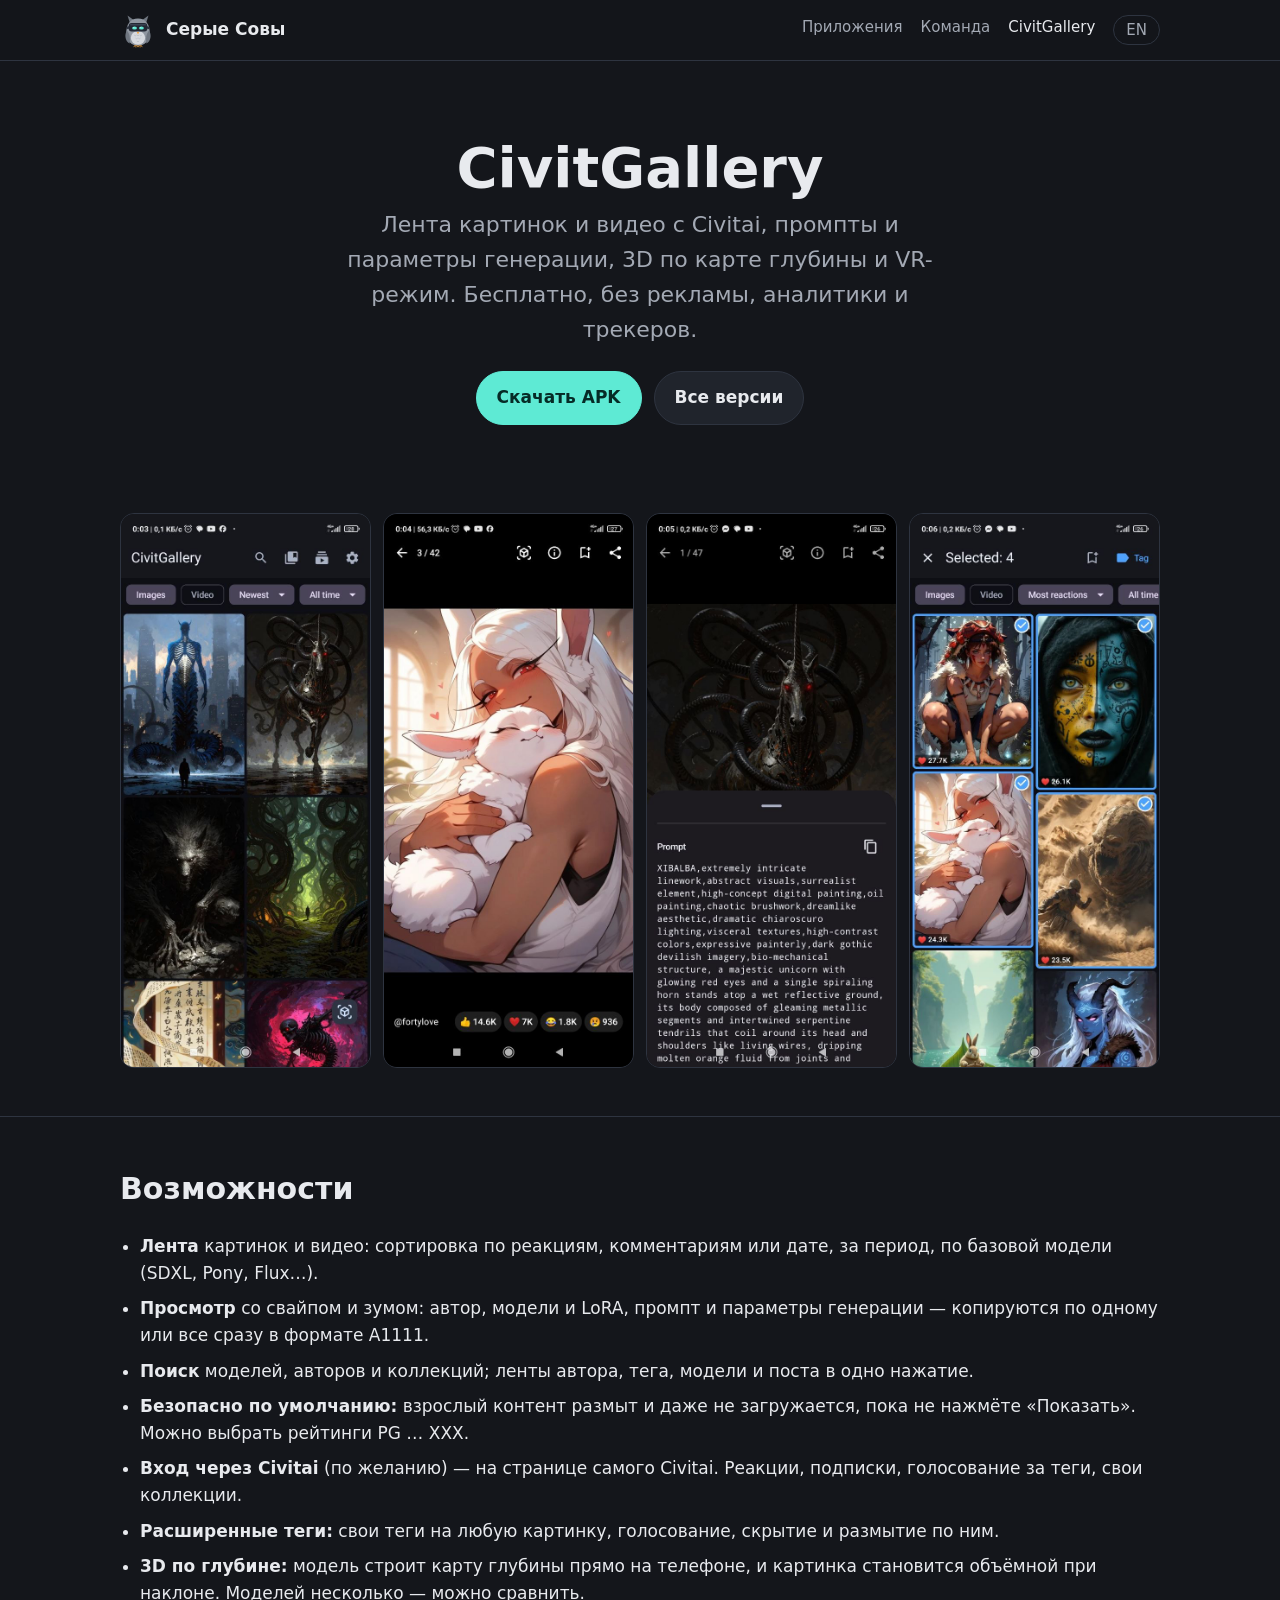
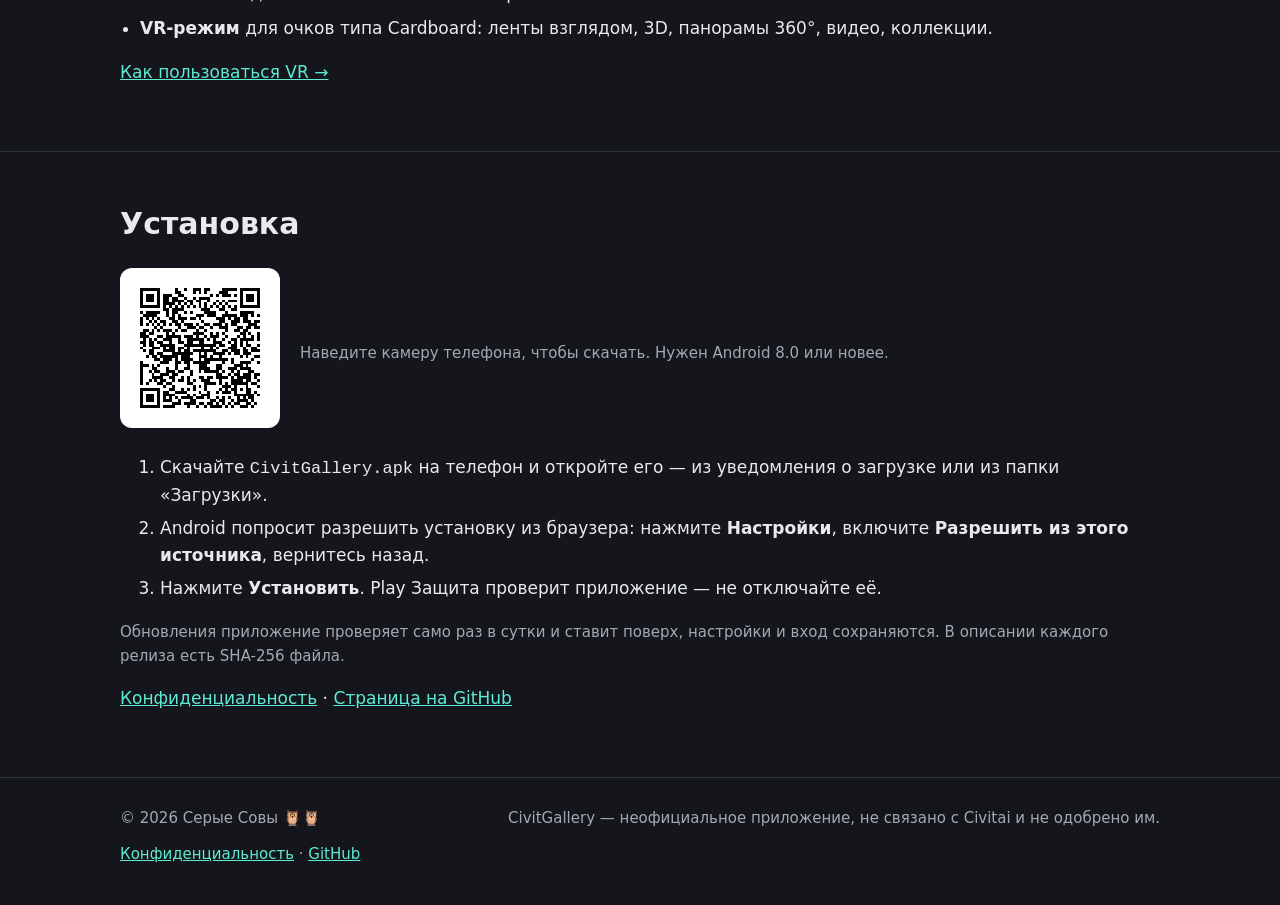
==== civitgallery/index.html @ 48e99212 "Grey Owls team site: home, CivitGallery, privacy (RU/EN) Co-Authored-By: Claude Opus 5.5 <noreply@an" ====
<!doctype html>
<html lang="ru">
<head>
<meta charset="utf-8">
<meta name="viewport" content="width=device-width, initial-scale=1">
<title>CivitGallery — галерея Civitai для Android</title>
<meta name="description" content="Лента картинок и видео с Civitai, промпты и параметры генерации, 3D по карте глубины и VR-режим. Бесплатно, без рекламы, аналитики и трекеров.">
<link rel="canonical" href="https://greyowlsteam.github.io/civitgallery/">
<link rel="alternate" hreflang="ru" href="https://greyowlsteam.github.io/civitgallery/">
<link rel="alternate" hreflang="en" href="https://greyowlsteam.github.io/en/civitgallery/">
<link rel="icon" href="/assets/owl-logo.svg" type="image/svg+xml">
<meta property="og:title" content="CivitGallery — галерея Civitai для Android">
<meta property="og:description" content="Лента картинок и видео с Civitai, промпты и параметры генерации, 3D по карте глубины и VR-режим. Бесплатно, без рекламы, аналитики и трекеров.">
<meta property="og:image" content="https://greyowlsteam.github.io/assets/og.png">
<meta property="og:url" content="https://greyowlsteam.github.io/civitgallery/">
<meta name="theme-color" content="#14161b">
<link rel="stylesheet" href="/assets/style.css">
</head>
<body>
<header class="top"><div class="wrap">
  <a class="brand" href="/"><img src="/assets/owl-logo.svg" alt="" width="36" height="36">Серые Совы</a>
  <nav class="nav">
    <a href="/#apps">Приложения</a>
    <a href="/#team">Команда</a>
    <a href="/civitgallery/" aria-current="page">CivitGallery</a>
    <a class="lang" href="/en/civitgallery/" hreflang="en" lang="en">EN</a>
  </nav>
</div></header>
<main>

<div class="hero wrap">
  <h1>CivitGallery</h1>
  <p class="lead">Лента картинок и видео с Civitai, промпты и параметры генерации, 3D по карте глубины и VR-режим. Бесплатно, без рекламы, аналитики и трекеров.</p>
  <div class="buttons">
    <a class="btn primary" href="https://github.com/greyowlsteam/CivitGallery/releases/latest/download/CivitGallery.apk">Скачать APK</a>
    <a class="btn" href="https://github.com/greyowlsteam/CivitGallery/releases">Все версии</a>
  </div>
</div>

<section><div class="wrap">
  <div class="screens">
    <img src="/assets/screens/feed.jpg" alt="Feed" loading="lazy" width="576" height="1280">
    <img src="/assets/screens/viewer.jpg" alt="Viewer" loading="lazy" width="576" height="1280">
    <img src="/assets/screens/prompt.jpg" alt="Prompt" loading="lazy" width="576" height="1280">
    <img src="/assets/screens/select.jpg" alt="Multi-select" loading="lazy" width="576" height="1280">
  </div>
</div></section>

<section><div class="wrap">
  <h2>Возможности</h2>
  <ul class="features"><li><strong>Лента</strong> картинок и видео: сортировка по реакциям, комментариям или дате, за период, по базовой модели (SDXL, Pony, Flux…).</li><li><strong>Просмотр</strong> со свайпом и зумом: автор, модели и LoRA, промпт и параметры генерации — копируются по одному или все сразу в формате A1111.</li><li><strong>Поиск</strong> моделей, авторов и коллекций; ленты автора, тега, модели и поста в одно нажатие.</li><li><strong>Безопасно по умолчанию:</strong> взрослый контент размыт и даже не загружается, пока не нажмёте «Показать». Можно выбрать рейтинги PG … XXX.</li><li><strong>Вход через Civitai</strong> (по желанию) — на странице самого Civitai. Реакции, подписки, голосование за теги, свои коллекции.</li><li><strong>Расширенные теги:</strong> свои теги на любую картинку, голосование, скрытие и размытие по ним.</li><li><strong>3D по глубине:</strong> модель строит карту глубины прямо на телефоне, и картинка становится объёмной при наклоне. Моделей несколько — можно сравнить.</li><li><strong>VR-режим</strong> для очков типа Cardboard: ленты взглядом, 3D, панорамы 360°, видео, коллекции.</li></ul>
  <p><a href="https://github.com/greyowlsteam/CivitGallery/blob/main/VR.md#ru">Как пользоваться VR →</a></p>
</div></section>

<section><div class="wrap">
  <h2>Установка</h2>
  <div class="qr">
    <a href="https://github.com/greyowlsteam/CivitGallery/releases/latest/download/CivitGallery.apk"><img src="/assets/qr-download.svg" alt="QR" width="160" height="160"></a>
    <p class="note">Наведите камеру телефона, чтобы скачать. Нужен Android 8.0 или новее.</p>
  </div>
  <ol class="steps"><li>Скачайте <code>CivitGallery.apk</code> на телефон и откройте его — из уведомления о загрузке или из папки «Загрузки».</li><li>Android попросит разрешить установку из браузера: нажмите <b>Настройки</b>, включите <b>Разрешить из этого источника</b>, вернитесь назад.</li><li>Нажмите <b>Установить</b>. Play Защита проверит приложение — не отключайте её.</li></ol>
  <p class="note">Обновления приложение проверяет само раз в сутки и ставит поверх, настройки и вход сохраняются. В описании каждого релиза есть SHA-256 файла.</p>
  <p><a href="/civitgallery/privacy/">Конфиденциальность</a> · <a href="https://github.com/greyowlsteam/CivitGallery">Страница на GitHub</a></p>
</div></section>

</main>
<footer><div class="wrap">
  <span>© 2026 Серые Совы 🦉🦉</span>
  <span>CivitGallery — неофициальное приложение, не связано с Civitai и не одобрено им.</span>
  <span><a href="/civitgallery/privacy/">Конфиденциальность</a> · <a href="https://github.com/greyowlsteam">GitHub</a></span>
</div></footer>
</body>
</html>
---- assets/style.css ----
/* Серые Совы: ночная тема — совы всё-таки ночные птицы */
:root {
  --bg: #14161b;
  --bg-2: #1b1e25;
  --card: #20242c;
  --line: #2e3440;
  --text: #e8eaee;
  --muted: #a3a9b4;
  --accent: #5eead4;
  --accent-ink: #062b26;
  --beak: #f2a541;
  --radius: 18px;
  --max: 1080px;
  color-scheme: dark;
}

* { box-sizing: border-box; }

html { scroll-behavior: smooth; }

body {
  margin: 0;
  background: var(--bg);
  color: var(--text);
  font: 17px/1.6 system-ui, -apple-system, "Segoe UI", Roboto, "Helvetica Neue", Arial, sans-serif;
}

a { color: var(--accent); }
a:hover { color: #99f6e4; }

img { max-width: 100%; height: auto; }

.wrap { max-width: var(--max); margin: 0 auto; padding: 0 20px; }

/* шапка */
.top {
  position: sticky; top: 0; z-index: 10;
  background: rgba(20, 22, 27, 0.88);
  backdrop-filter: blur(8px);
  border-bottom: 1px solid var(--line);
}
.top .wrap { display: flex; align-items: center; gap: 16px; min-height: 60px; flex-wrap: wrap; }
.brand { display: flex; align-items: center; gap: 10px; color: var(--text); text-decoration: none; font-weight: 700; }
.brand img { width: 36px; height: 36px; }
.nav { display: flex; gap: 18px; margin-left: auto; flex-wrap: wrap; }
.nav a { color: var(--muted); text-decoration: none; font-size: 15px; }
.nav a:hover, .nav a[aria-current="page"] { color: var(--text); }
.lang { border: 1px solid var(--line); border-radius: 999px; padding: 2px 12px; }

/* герой */
.hero { padding: 64px 0 40px; text-align: center; }
.hero .owl { width: 180px; height: 180px; filter: drop-shadow(0 12px 30px rgba(94, 234, 212, 0.18)); }
.hero h1 { font-size: clamp(36px, 6vw, 56px); line-height: 1.1; margin: 12px 0 8px; }
.hero p.lead { font-size: clamp(18px, 2.4vw, 22px); color: var(--muted); max-width: 640px; margin: 0 auto 24px; }

.buttons { display: flex; gap: 12px; justify-content: center; flex-wrap: wrap; }
.btn {
  display: inline-flex; align-items: center; gap: 8px;
  padding: 12px 20px; border-radius: 999px; font-weight: 600; text-decoration: none;
  border: 1px solid var(--line); color: var(--text); background: var(--card);
}
.btn:hover { border-color: var(--accent); color: var(--text); }
.btn.primary { background: var(--accent); color: var(--accent-ink); border-color: var(--accent); }
.btn.primary:hover { background: #99f6e4; color: var(--accent-ink); }

section { padding: 48px 0; }
section + section { border-top: 1px solid var(--line); }
h2 { font-size: 30px; margin: 0 0 20px; }
h3 { font-size: 21px; margin: 0 0 8px; }

/* карточки */
.grid { display: grid; gap: 20px; grid-template-columns: repeat(auto-fit, minmax(280px, 1fr)); }
.card { background: var(--card); border: 1px solid var(--line); border-radius: var(--radius); padding: 24px; }
.card p { color: var(--muted); margin: 0 0 12px; }

.app { display: grid; gap: 24px; grid-template-columns: 1fr 1fr; align-items: center; }
.app .shots { display: flex; gap: 10px; justify-content: center; }
.app .shots img { width: 46%; border-radius: 14px; border: 1px solid var(--line); }
.tag { display: inline-block; font-size: 13px; color: var(--accent); border: 1px solid var(--line); border-radius: 999px; padding: 1px 10px; margin-bottom: 10px; }

.member { display: flex; gap: 18px; align-items: flex-start; }
.member img { width: 120px; height: 120px; flex: none; }
.member .role { color: var(--beak); font-weight: 600; margin-bottom: 6px; }

.facts { list-style: none; padding: 0; margin: 0; display: grid; gap: 14px; grid-template-columns: repeat(auto-fit, minmax(260px, 1fr)); }
.facts li { background: var(--bg-2); border: 1px dashed var(--line); border-radius: var(--radius); padding: 16px 18px; color: var(--muted); }
.facts li::before { content: "🦉 "; }

/* страница приложения */
.features { padding-left: 20px; }
.features li { margin-bottom: 8px; }
.features li strong { color: var(--text); }
.screens { display: grid; gap: 12px; grid-template-columns: repeat(auto-fit, minmax(160px, 1fr)); }
.screens img { border-radius: 14px; border: 1px solid var(--line); }
.qr { display: flex; gap: 20px; align-items: center; flex-wrap: wrap; }
.qr img { width: 160px; background: #fff; border-radius: 12px; padding: 8px; }
.note { color: var(--muted); font-size: 15px; }
ol.steps li { margin-bottom: 6px; }

.prose { max-width: 760px; }
.prose h2 { margin-top: 32px; font-size: 24px; }
.prose p, .prose li { color: #cfd3da; }

footer { border-top: 1px solid var(--line); padding: 28px 0 40px; color: var(--muted); font-size: 15px; }
footer .wrap { display: flex; gap: 12px 24px; flex-wrap: wrap; justify-content: space-between; }

@media (max-width: 760px) {
  .app { grid-template-columns: 1fr; }
  .member img { width: 88px; height: 88px; }
  .nav { margin-left: 0; width: 100%; padding-bottom: 8px; }
  .hero { padding-top: 40px; }
}
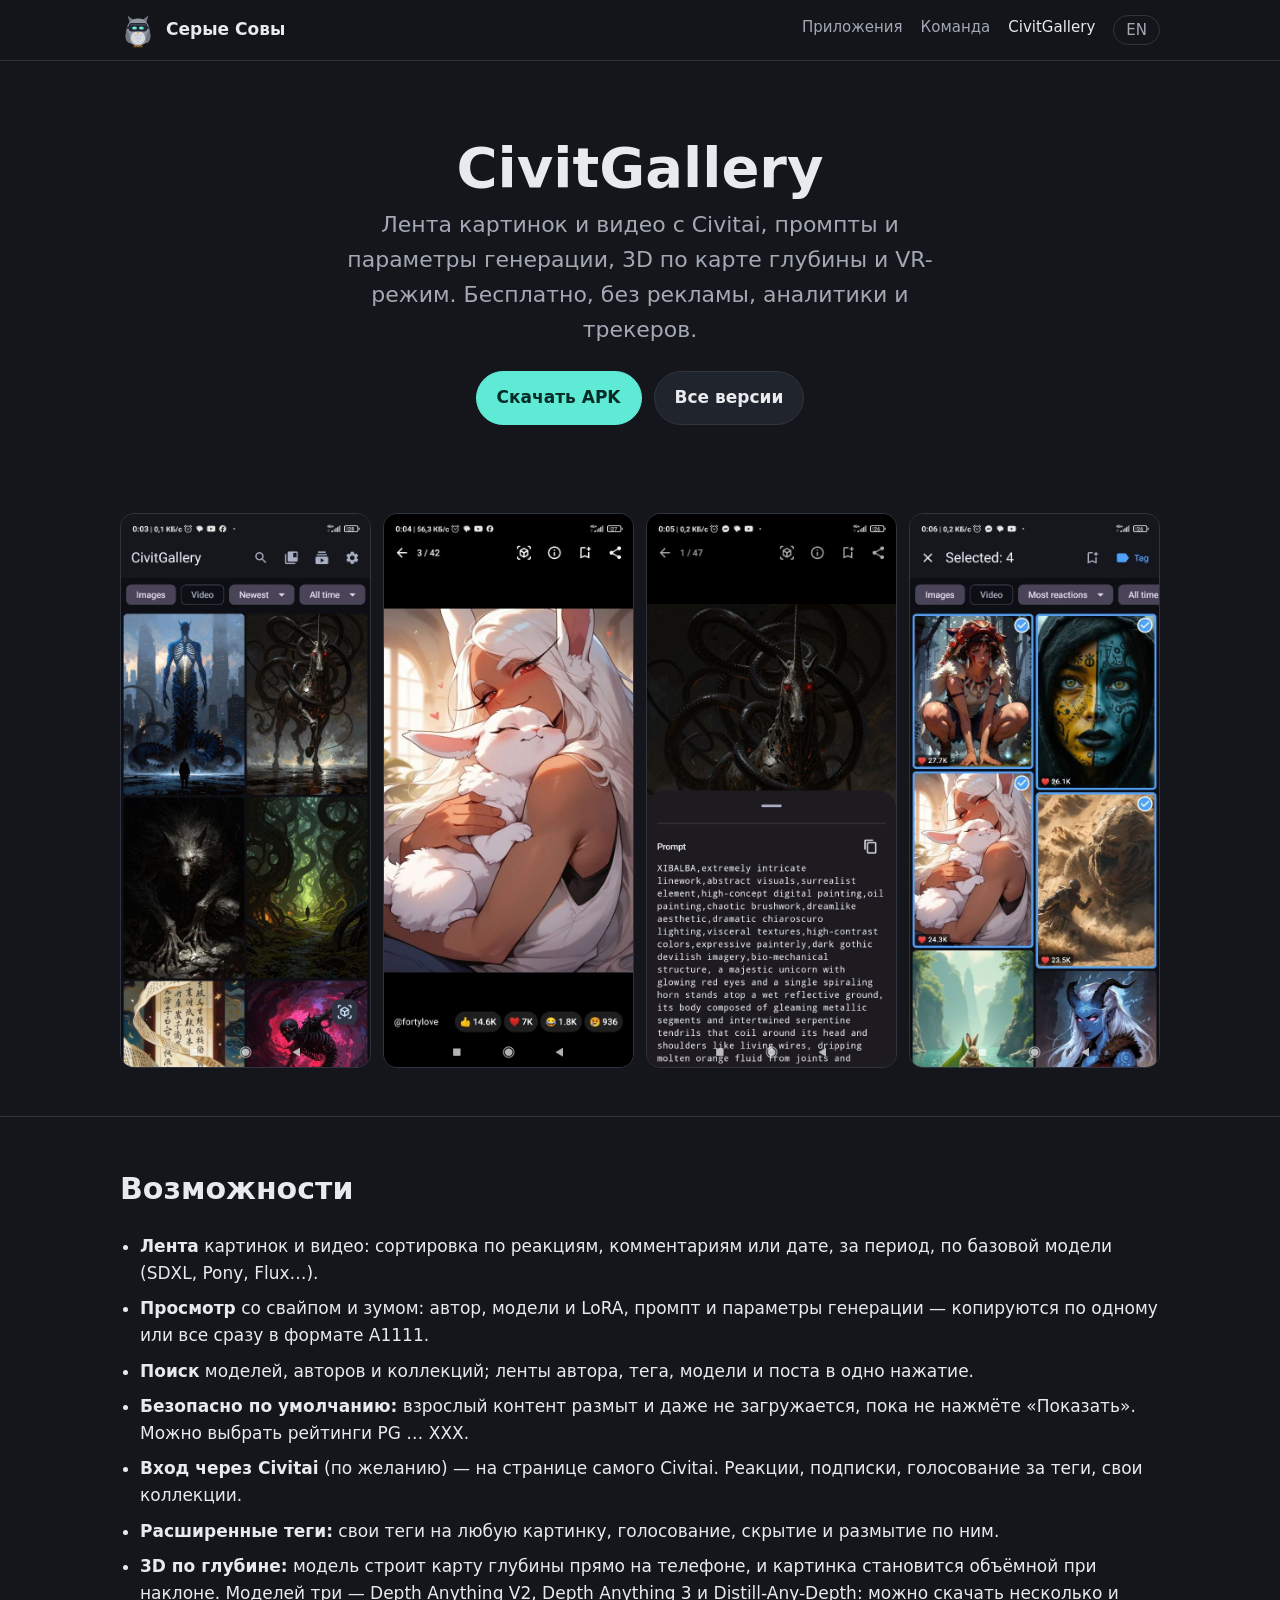
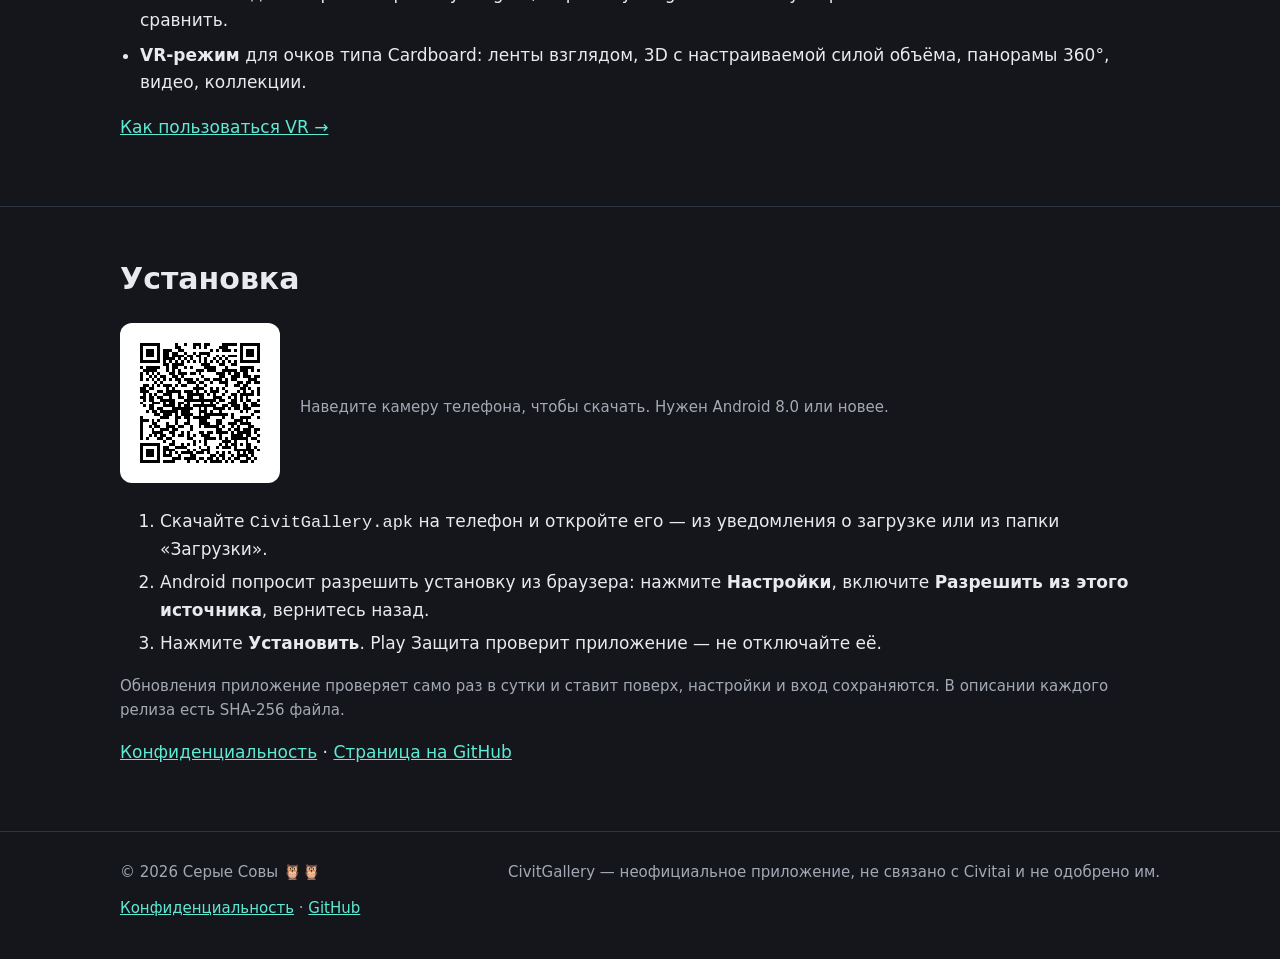
==== commit 0c8638ba: "CivitGallery 1.5.0: three depth models, VR depth strength Co-Authored-By: Claude Opus 5.5 <noreply@a" ====
--- a/civitgallery/index.html
+++ b/civitgallery/index.html
@@ -48,7 +48,7 @@
 
 <section><div class="wrap">
   <h2>Возможности</h2>
-  <ul class="features"><li><strong>Лента</strong> картинок и видео: сортировка по реакциям, комментариям или дате, за период, по базовой модели (SDXL, Pony, Flux…).</li><li><strong>Просмотр</strong> со свайпом и зумом: автор, модели и LoRA, промпт и параметры генерации — копируются по одному или все сразу в формате A1111.</li><li><strong>Поиск</strong> моделей, авторов и коллекций; ленты автора, тега, модели и поста в одно нажатие.</li><li><strong>Безопасно по умолчанию:</strong> взрослый контент размыт и даже не загружается, пока не нажмёте «Показать». Можно выбрать рейтинги PG … XXX.</li><li><strong>Вход через Civitai</strong> (по желанию) — на странице самого Civitai. Реакции, подписки, голосование за теги, свои коллекции.</li><li><strong>Расширенные теги:</strong> свои теги на любую картинку, голосование, скрытие и размытие по ним.</li><li><strong>3D по глубине:</strong> модель строит карту глубины прямо на телефоне, и картинка становится объёмной при наклоне. Моделей несколько — можно сравнить.</li><li><strong>VR-режим</strong> для очков типа Cardboard: ленты взглядом, 3D, панорамы 360°, видео, коллекции.</li></ul>
+  <ul class="features"><li><strong>Лента</strong> картинок и видео: сортировка по реакциям, комментариям или дате, за период, по базовой модели (SDXL, Pony, Flux…).</li><li><strong>Просмотр</strong> со свайпом и зумом: автор, модели и LoRA, промпт и параметры генерации — копируются по одному или все сразу в формате A1111.</li><li><strong>Поиск</strong> моделей, авторов и коллекций; ленты автора, тега, модели и поста в одно нажатие.</li><li><strong>Безопасно по умолчанию:</strong> взрослый контент размыт и даже не загружается, пока не нажмёте «Показать». Можно выбрать рейтинги PG … XXX.</li><li><strong>Вход через Civitai</strong> (по желанию) — на странице самого Civitai. Реакции, подписки, голосование за теги, свои коллекции.</li><li><strong>Расширенные теги:</strong> свои теги на любую картинку, голосование, скрытие и размытие по ним.</li><li><strong>3D по глубине:</strong> модель строит карту глубины прямо на телефоне, и картинка становится объёмной при наклоне. Моделей три — Depth Anything V2, Depth Anything 3 и Distill-Any-Depth: можно скачать несколько и сравнить.</li><li><strong>VR-режим</strong> для очков типа Cardboard: ленты взглядом, 3D с настраиваемой силой объёма, панорамы 360°, видео, коллекции.</li></ul>
   <p><a href="https://github.com/greyowlsteam/CivitGallery/blob/main/VR.md#ru">Как пользоваться VR →</a></p>
 </div></section>
 
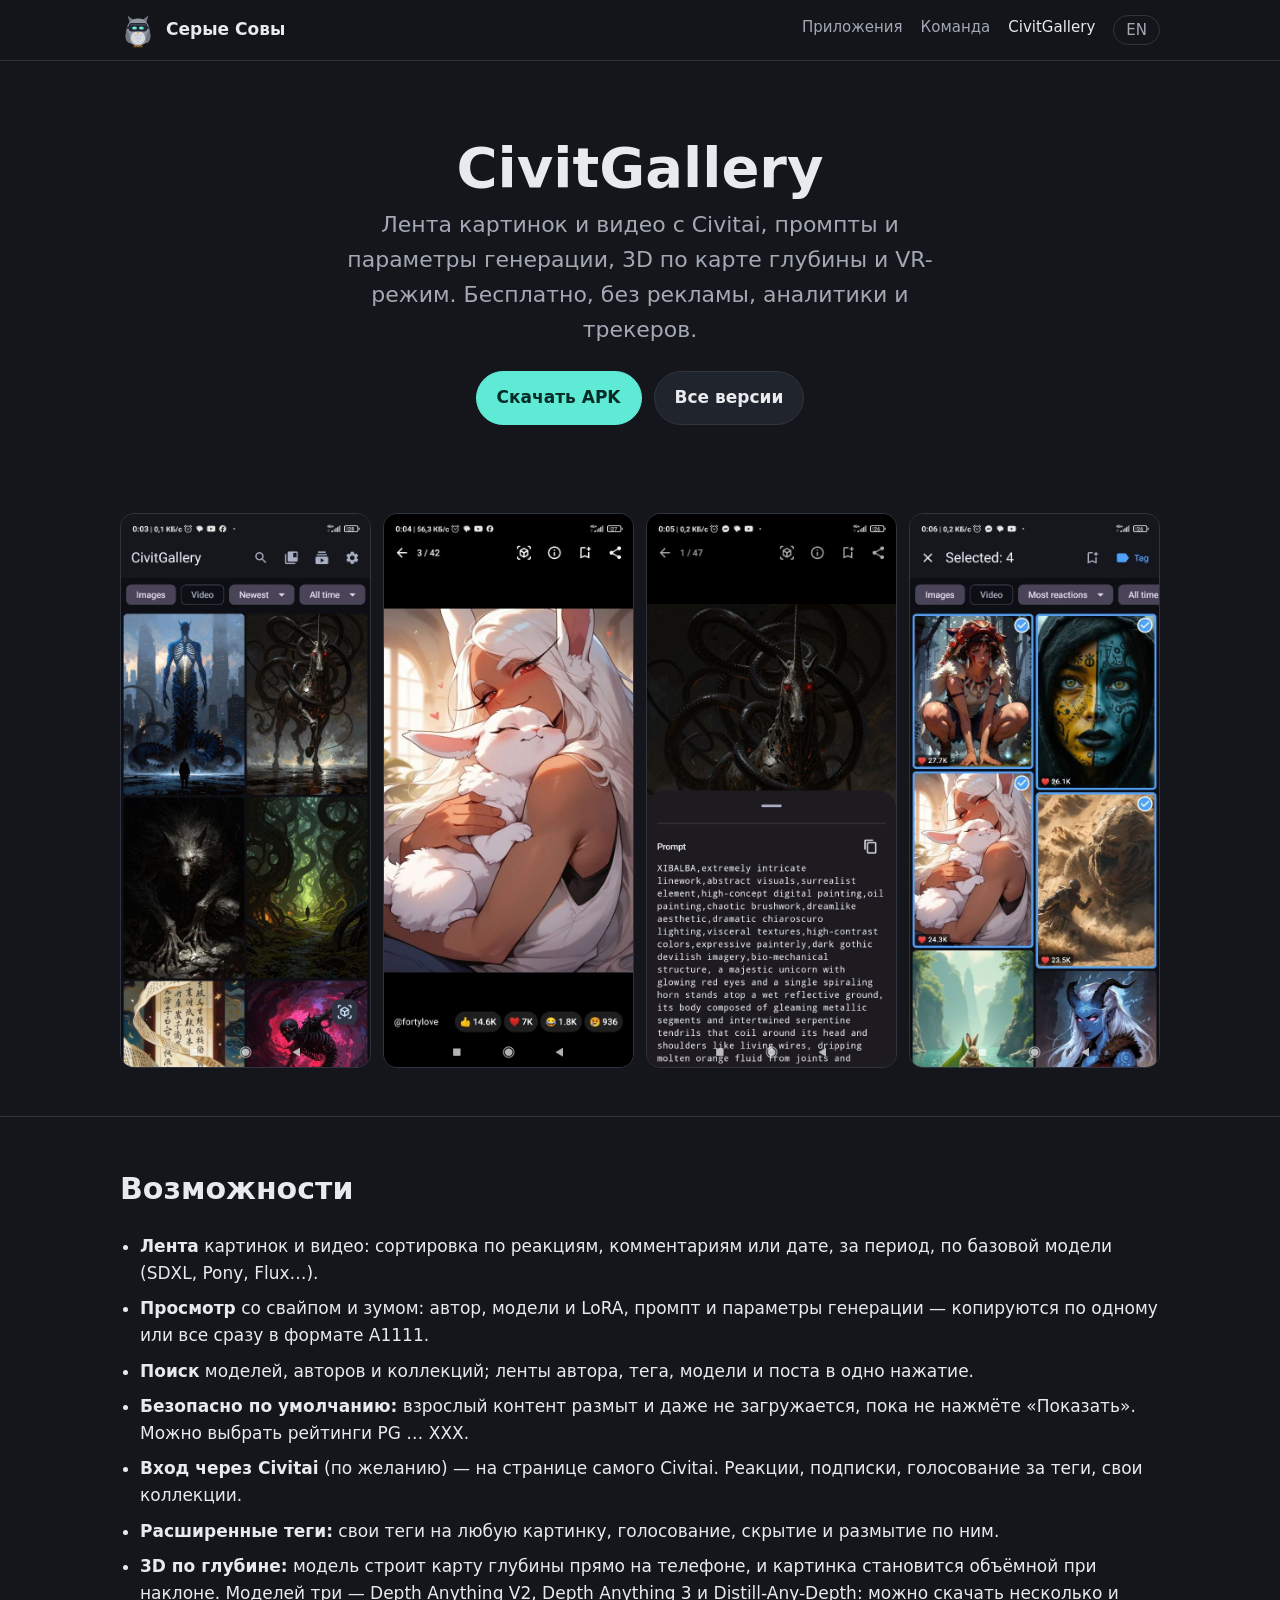
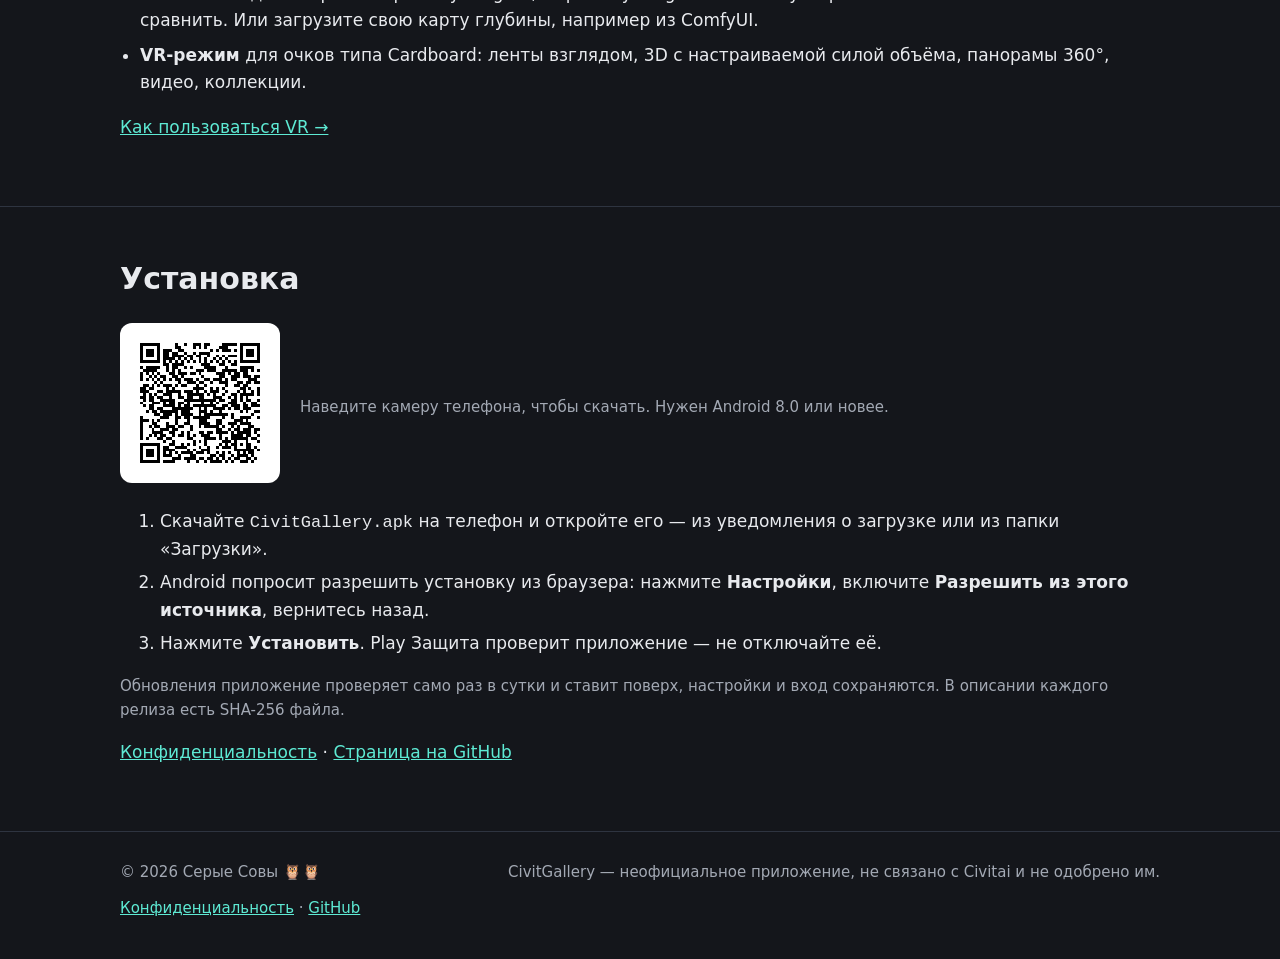
==== commit 13581912: "CivitGallery 1.5.1: own depth maps Co-Authored-By: Claude Opus 5.5 <noreply@anthropic.com>" ====
--- a/civitgallery/index.html
+++ b/civitgallery/index.html
@@ -48,7 +48,7 @@
 
 <section><div class="wrap">
   <h2>Возможности</h2>
-  <ul class="features"><li><strong>Лента</strong> картинок и видео: сортировка по реакциям, комментариям или дате, за период, по базовой модели (SDXL, Pony, Flux…).</li><li><strong>Просмотр</strong> со свайпом и зумом: автор, модели и LoRA, промпт и параметры генерации — копируются по одному или все сразу в формате A1111.</li><li><strong>Поиск</strong> моделей, авторов и коллекций; ленты автора, тега, модели и поста в одно нажатие.</li><li><strong>Безопасно по умолчанию:</strong> взрослый контент размыт и даже не загружается, пока не нажмёте «Показать». Можно выбрать рейтинги PG … XXX.</li><li><strong>Вход через Civitai</strong> (по желанию) — на странице самого Civitai. Реакции, подписки, голосование за теги, свои коллекции.</li><li><strong>Расширенные теги:</strong> свои теги на любую картинку, голосование, скрытие и размытие по ним.</li><li><strong>3D по глубине:</strong> модель строит карту глубины прямо на телефоне, и картинка становится объёмной при наклоне. Моделей три — Depth Anything V2, Depth Anything 3 и Distill-Any-Depth: можно скачать несколько и сравнить.</li><li><strong>VR-режим</strong> для очков типа Cardboard: ленты взглядом, 3D с настраиваемой силой объёма, панорамы 360°, видео, коллекции.</li></ul>
+  <ul class="features"><li><strong>Лента</strong> картинок и видео: сортировка по реакциям, комментариям или дате, за период, по базовой модели (SDXL, Pony, Flux…).</li><li><strong>Просмотр</strong> со свайпом и зумом: автор, модели и LoRA, промпт и параметры генерации — копируются по одному или все сразу в формате A1111.</li><li><strong>Поиск</strong> моделей, авторов и коллекций; ленты автора, тега, модели и поста в одно нажатие.</li><li><strong>Безопасно по умолчанию:</strong> взрослый контент размыт и даже не загружается, пока не нажмёте «Показать». Можно выбрать рейтинги PG … XXX.</li><li><strong>Вход через Civitai</strong> (по желанию) — на странице самого Civitai. Реакции, подписки, голосование за теги, свои коллекции.</li><li><strong>Расширенные теги:</strong> свои теги на любую картинку, голосование, скрытие и размытие по ним.</li><li><strong>3D по глубине:</strong> модель строит карту глубины прямо на телефоне, и картинка становится объёмной при наклоне. Моделей три — Depth Anything V2, Depth Anything 3 и Distill-Any-Depth: можно скачать несколько и сравнить. Или загрузите свою карту глубины, например из ComfyUI.</li><li><strong>VR-режим</strong> для очков типа Cardboard: ленты взглядом, 3D с настраиваемой силой объёма, панорамы 360°, видео, коллекции.</li></ul>
   <p><a href="https://github.com/greyowlsteam/CivitGallery/blob/main/VR.md#ru">Как пользоваться VR →</a></p>
 </div></section>
 
